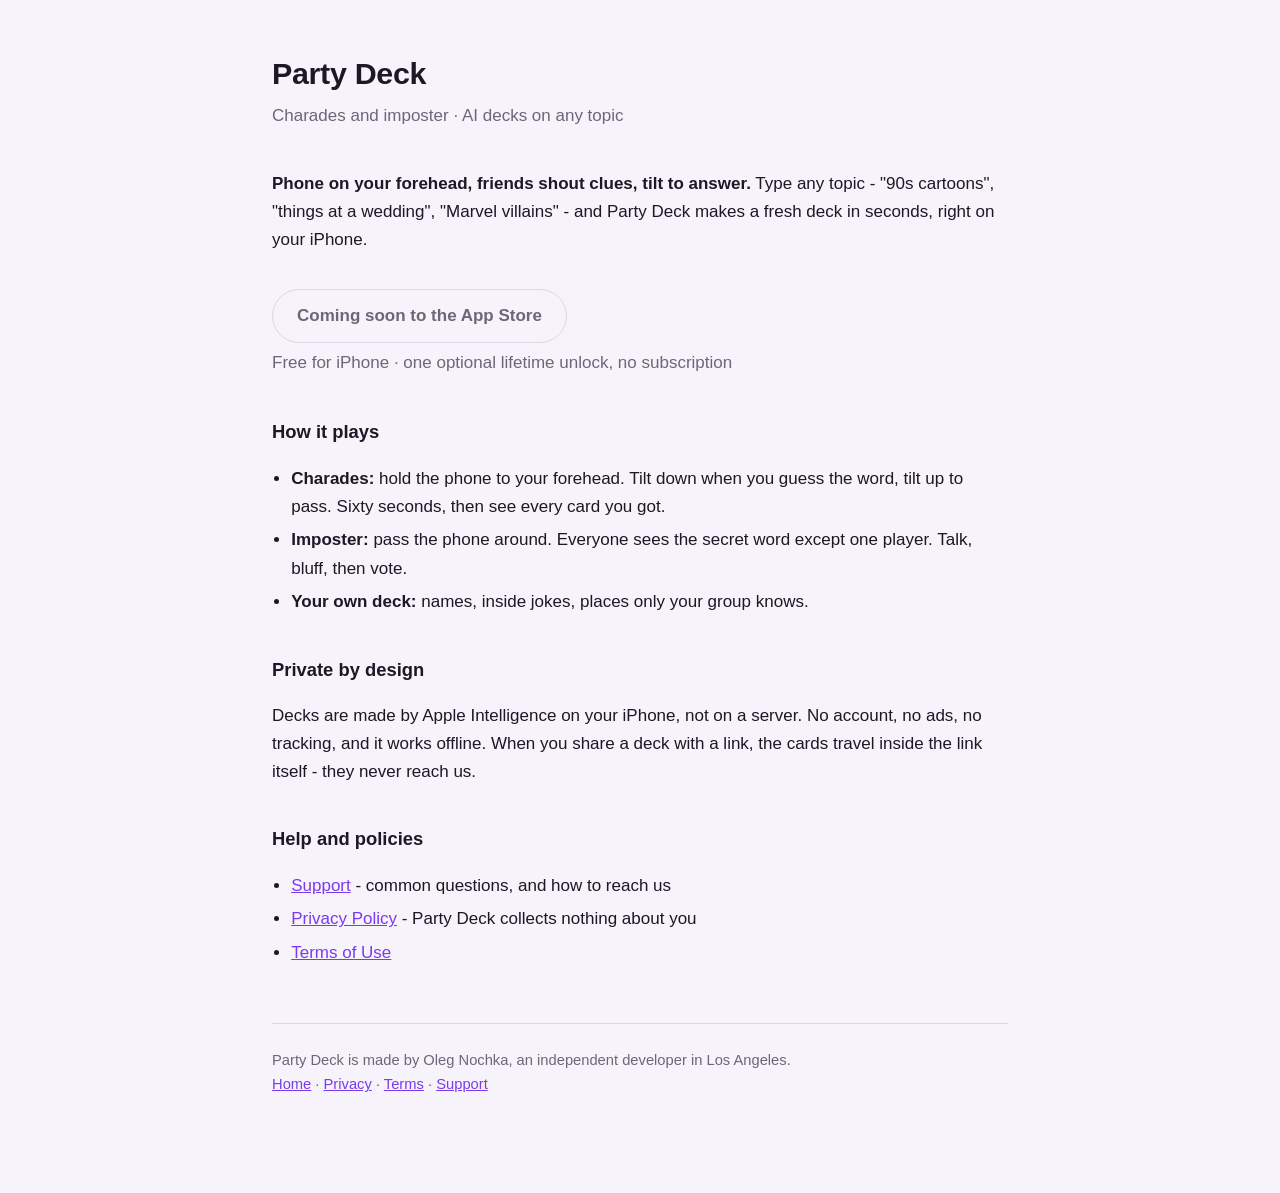
==== index.html @ 2c464449 "Party Deck site: home, support, privacy, terms and shared-deck page Co-Authored-By: Claude Opus 5.5 " ====
<!doctype html>
<html lang="en">
<head>
<meta charset="utf-8">
<meta name="viewport" content="width=device-width, initial-scale=1">
<title>Party Deck - charades and imposter with AI decks</title>
<meta name="description" content="Heads-up style charades and imposter, with AI decks on any topic made on your iPhone. No subscription.">
<meta property="og:type" content="website">
<meta property="og:url" content="https://pacificfrontdesk.github.io/partydeck/">
<meta property="og:title" content="Party Deck - charades and imposter with AI decks">
<meta property="og:description" content="Phone on your forehead, tilt to answer. Decks on any topic, made on your iPhone.">
<style>
:root { color-scheme: light dark; }
    body {
      margin: 0 auto; padding: 48px 24px 96px; max-width: 46rem;
      font: 17px/1.65 -apple-system, BlinkMacSystemFont, "Segoe UI", Roboto, sans-serif;
      color: #1D1726; background: #F6F3FB;
    }
    h1 { font-size: 1.9rem; letter-spacing: -0.01em; margin: 0 0 0.25rem; }
    h2 { font-size: 1.15rem; margin: 2.4rem 0 0.6rem; }
    .sub { color: #6D6678; margin: 0 0 2.5rem; }
    ul { padding-left: 1.2rem; }
    li { margin: 0.35rem 0; }
    a { color: #7C3AED; }
    footer { margin-top: 3.5rem; padding-top: 1.5rem; border-top: 1px solid #DDD5EA; color: #6D6678; font-size: 0.92rem; }
    .cta { display: inline-block; margin: 1.1rem 0 0.4rem; padding: 12px 24px; border-radius: 999px;
           background: #7C3AED; color: #fff; font-weight: 600; text-decoration: none; }
    /* Nothing to tap until the app is live, so it reads as a label, not a button. */
    .cta.soon { background: transparent; color: #6D6678; border: 1.5px solid #DDD5EA; cursor: default; }
    @media (prefers-color-scheme: dark) {
      body { color: #F1EEF6; background: #0F0C17; }
      .sub, footer { color: #A29BAE; }
      footer { border-top-color: #2C2638; }
      a { color: #B794F6; }
      .cta { background: #B794F6; color: #0F0C17; }
      .cta.soon { background: transparent; color: #A29BAE; border-color: #2C2638; }
    }
</style>
</head>
<body>
<h1>Party Deck</h1>
<p class="sub">Charades and imposter · AI decks on any topic</p>

<p><strong>Phone on your forehead, friends shout clues, tilt to answer.</strong> Type any topic -
"90s cartoons", "things at a wedding", "Marvel villains" - and Party Deck makes a fresh deck in
seconds, right on your iPhone.</p>
<span class="cta soon">Coming soon to the App Store</span>
<p class="sub">Free for iPhone · one optional lifetime unlock, no subscription</p>

<h2>How it plays</h2>
<ul>
  <li><strong>Charades:</strong> hold the phone to your forehead. Tilt down when you guess the word, tilt up to pass. Sixty seconds, then see every card you got.</li>
  <li><strong>Imposter:</strong> pass the phone around. Everyone sees the secret word except one player. Talk, bluff, then vote.</li>
  <li><strong>Your own deck:</strong> names, inside jokes, places only your group knows.</li>
</ul>

<h2>Private by design</h2>
<p>Decks are made by Apple Intelligence on your iPhone, not on a server. No account, no ads, no
tracking, and it works offline. When you share a deck with a link, the cards travel inside the
link itself - they never reach us.</p>

<h2>Help and policies</h2>
<ul>
  <li><a href="./support.html">Support</a> - common questions, and how to reach us</li>
  <li><a href="./privacy.html">Privacy Policy</a> - Party Deck collects nothing about you</li>
  <li><a href="./terms.html">Terms of Use</a></li>
</ul>
<footer>
  Party Deck is made by Oleg Nochka, an independent developer in Los Angeles.<br>
  <a href="./">Home</a> · <a href="./privacy.html">Privacy</a> · <a href="./terms.html">Terms</a> · <a href="./support.html">Support</a>
</footer>
</body>
</html>
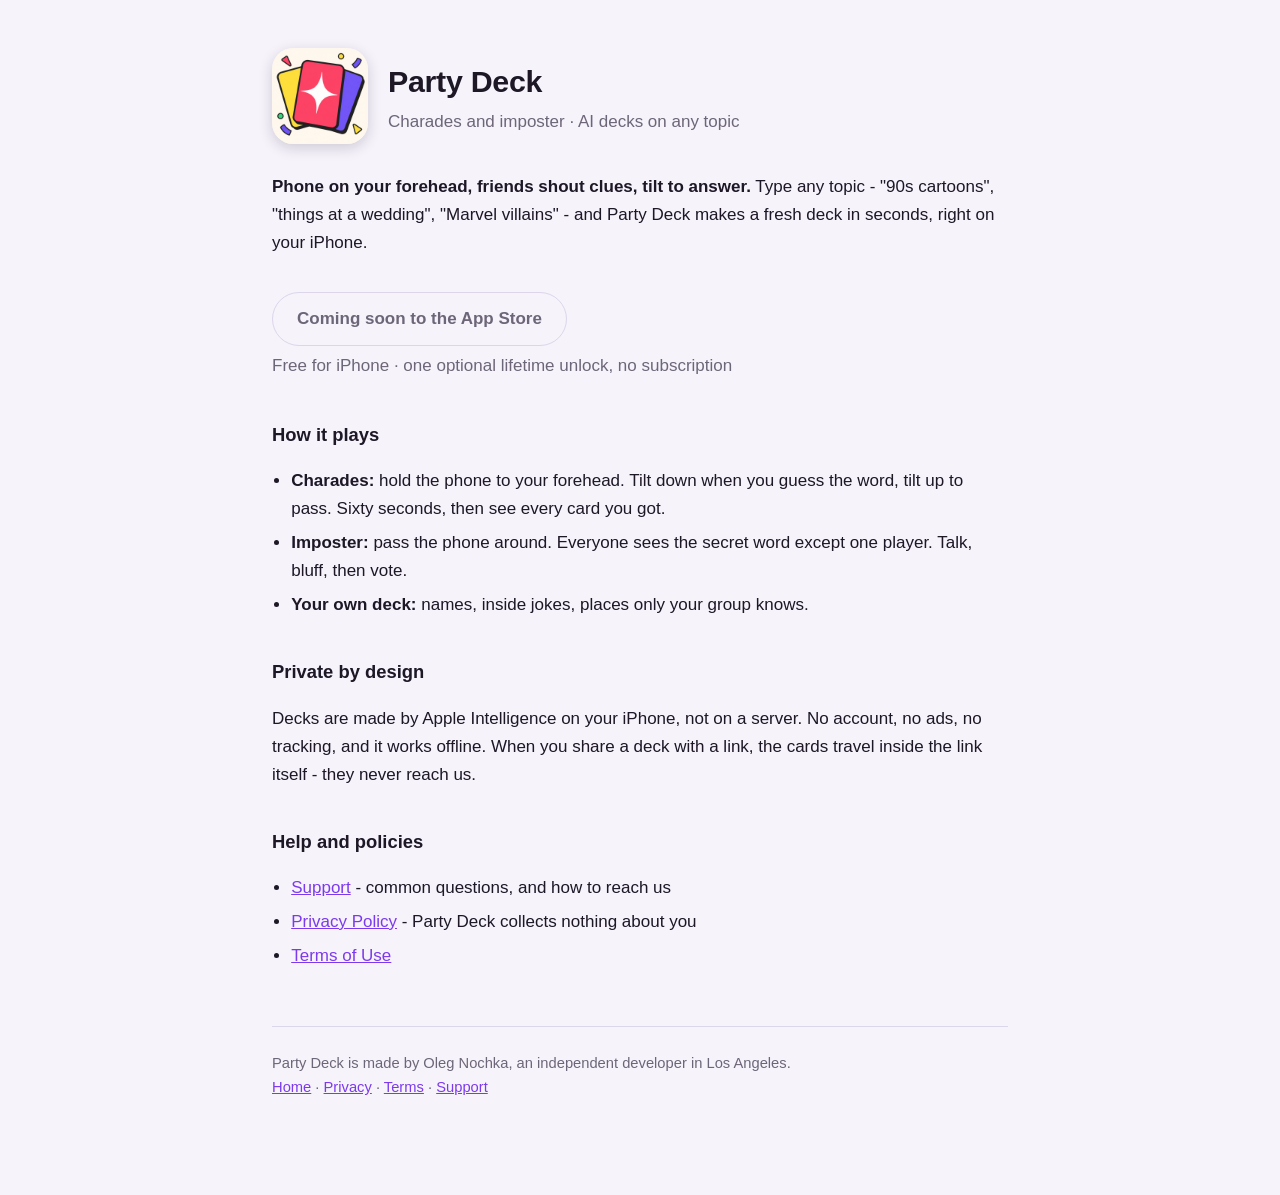
==== commit c8b8a56b: "Add app icon Co-Authored-By: Claude Opus 5.5 <noreply@anthropic.com>" ====
--- a/index.html
+++ b/index.html
@@ -8,6 +8,10 @@
 <meta property="og:type" content="website">
 <meta property="og:url" content="https://pacificfrontdesk.github.io/partydeck/">
 <meta property="og:title" content="Party Deck - charades and imposter with AI decks">
+<meta property="og:image" content="https://pacificfrontdesk.github.io/partydeck/img/icon.jpg">
+<meta name="twitter:card" content="summary">
+<link rel="icon" href="img/icon.jpg">
+<link rel="apple-touch-icon" href="img/icon.jpg">
 <meta property="og:description" content="Phone on your forehead, tilt to answer. Decks on any topic, made on your iPhone.">
 <style>
 :root { color-scheme: light dark; }
@@ -35,11 +39,21 @@
       .cta { background: #B794F6; color: #0F0C17; }
       .cta.soon { background: transparent; color: #A29BAE; border-color: #2C2638; }
     }
+    .hero { display: flex; align-items: center; gap: 20px; margin-bottom: 1.8rem; }
+    .icon { width: 96px; height: 96px; border-radius: 22%; flex: 0 0 auto;
+            box-shadow: 0 4px 14px rgba(29, 23, 38, 0.18); }
+    .hero h1 { margin: 0; }
+    .hero .sub { margin: 0.1rem 0 0; }
 </style>
 </head>
 <body>
-<h1>Party Deck</h1>
-<p class="sub">Charades and imposter · AI decks on any topic</p>
+<div class="hero">
+  <img class="icon" src="img/icon.jpg" width="96" height="96" alt="Party Deck app icon: a fan of pink, yellow and purple cards with a white sparkle">
+  <div>
+    <h1>Party Deck</h1>
+    <p class="sub">Charades and imposter · AI decks on any topic</p>
+  </div>
+</div>
 
 <p><strong>Phone on your forehead, friends shout clues, tilt to answer.</strong> Type any topic -
 "90s cartoons", "things at a wedding", "Marvel villains" - and Party Deck makes a fresh deck in
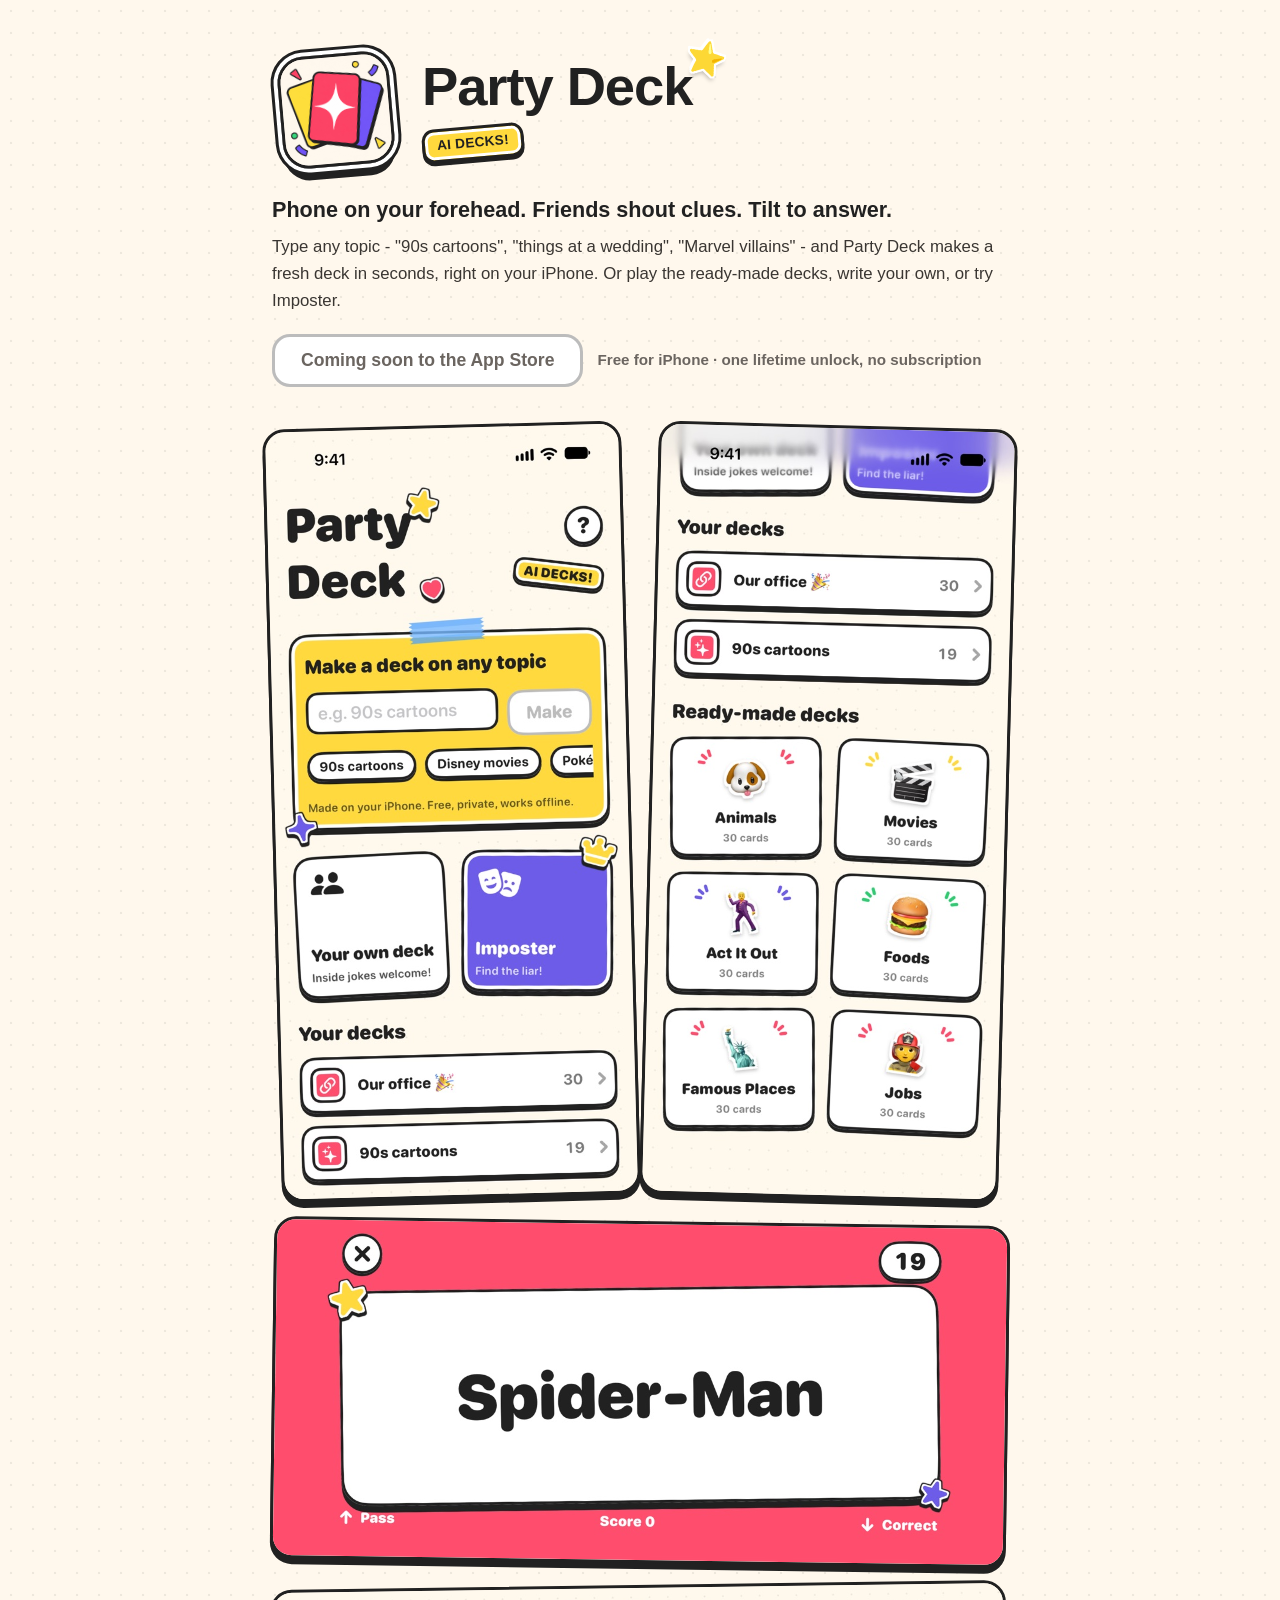
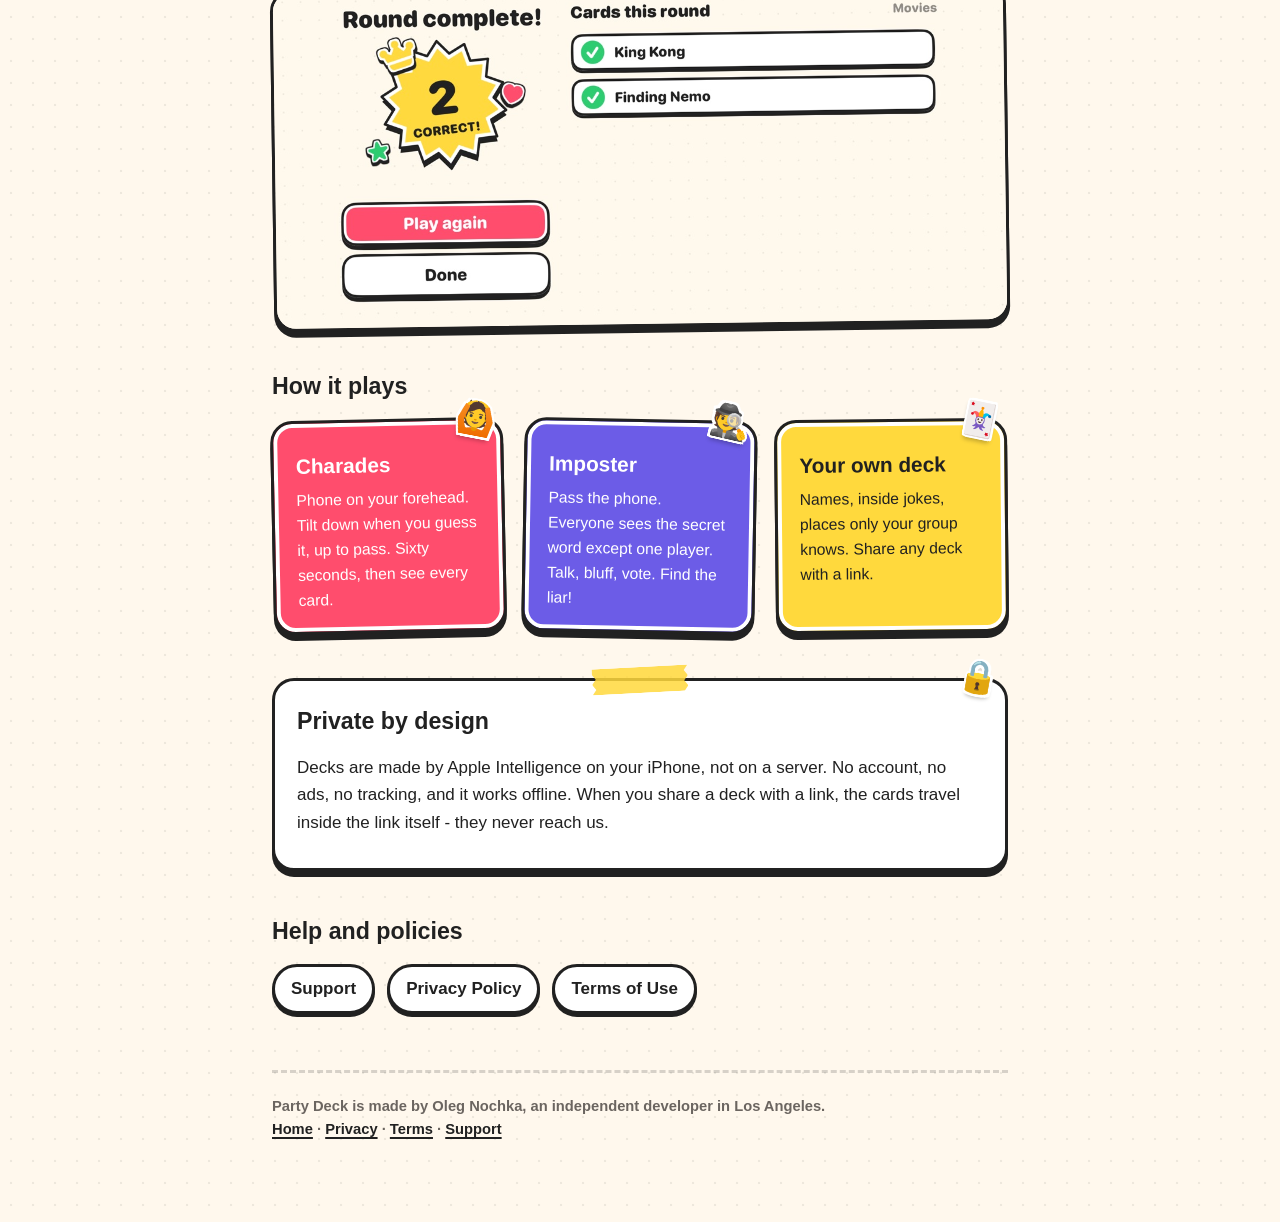
==== commit 24bb9839: "Restyle site to POP! x Sticker Party: shared stylesheet, dotted paper, die-cut cards, stickers, wash" ====
--- a/index.html
+++ b/index.html
@@ -10,75 +10,72 @@
 <meta property="og:title" content="Party Deck - charades and imposter with AI decks">
 <meta property="og:image" content="https://pacificfrontdesk.github.io/partydeck/img/icon.jpg">
 <meta name="twitter:card" content="summary">
+<meta property="og:description" content="Phone on your forehead, tilt to answer. Decks on any topic, made on your iPhone.">
 <link rel="icon" href="img/icon.jpg">
 <link rel="apple-touch-icon" href="img/icon.jpg">
-<meta property="og:description" content="Phone on your forehead, tilt to answer. Decks on any topic, made on your iPhone.">
-<style>
-:root { color-scheme: light dark; }
-    body {
-      margin: 0 auto; padding: 48px 24px 96px; max-width: 46rem;
-      font: 17px/1.65 -apple-system, BlinkMacSystemFont, "Segoe UI", Roboto, sans-serif;
-      color: #1D1726; background: #F6F3FB;
-    }
-    h1 { font-size: 1.9rem; letter-spacing: -0.01em; margin: 0 0 0.25rem; }
-    h2 { font-size: 1.15rem; margin: 2.4rem 0 0.6rem; }
-    .sub { color: #6D6678; margin: 0 0 2.5rem; }
-    ul { padding-left: 1.2rem; }
-    li { margin: 0.35rem 0; }
-    a { color: #7C3AED; }
-    footer { margin-top: 3.5rem; padding-top: 1.5rem; border-top: 1px solid #DDD5EA; color: #6D6678; font-size: 0.92rem; }
-    .cta { display: inline-block; margin: 1.1rem 0 0.4rem; padding: 12px 24px; border-radius: 999px;
-           background: #7C3AED; color: #fff; font-weight: 600; text-decoration: none; }
-    /* Nothing to tap until the app is live, so it reads as a label, not a button. */
-    .cta.soon { background: transparent; color: #6D6678; border: 1.5px solid #DDD5EA; cursor: default; }
-    @media (prefers-color-scheme: dark) {
-      body { color: #F1EEF6; background: #0F0C17; }
-      .sub, footer { color: #A29BAE; }
-      footer { border-top-color: #2C2638; }
-      a { color: #B794F6; }
-      .cta { background: #B794F6; color: #0F0C17; }
-      .cta.soon { background: transparent; color: #A29BAE; border-color: #2C2638; }
-    }
-    .hero { display: flex; align-items: center; gap: 20px; margin-bottom: 1.8rem; }
-    .icon { width: 96px; height: 96px; border-radius: 22%; flex: 0 0 auto;
-            box-shadow: 0 4px 14px rgba(29, 23, 38, 0.18); }
-    .hero h1 { margin: 0; }
-    .hero .sub { margin: 0.1rem 0 0; }
-</style>
+<link rel="stylesheet" href="style.css">
 </head>
 <body>
+<main>
 <div class="hero">
-  <img class="icon" src="img/icon.jpg" width="96" height="96" alt="Party Deck app icon: a fan of pink, yellow and purple cards with a white sparkle">
+  <img class="icon" src="img/icon.jpg" width="112" height="112" alt="Party Deck app icon: a fan of pink, yellow and purple cards with a white sparkle">
   <div>
-    <h1>Party Deck</h1>
-    <p class="sub">Charades and imposter · AI decks on any topic</p>
+    <div class="title"><h1>Party Deck</h1><span class="doodle">⭐</span></div>
+    <span class="sticker">AI decks!</span>
   </div>
 </div>
 
-<p><strong>Phone on your forehead, friends shout clues, tilt to answer.</strong> Type any topic -
-"90s cartoons", "things at a wedding", "Marvel villains" - and Party Deck makes a fresh deck in
-seconds, right on your iPhone.</p>
-<span class="cta soon">Coming soon to the App Store</span>
-<p class="sub">Free for iPhone · one optional lifetime unlock, no subscription</p>
+<p class="tagline">Phone on your forehead. Friends shout clues. Tilt to answer.</p>
+<p class="lead">Type any topic - "90s cartoons", "things at a wedding", "Marvel villains" - and Party Deck
+makes a fresh deck in seconds, right on your iPhone. Or play the ready-made decks, write your own,
+or try Imposter.</p>
+<div class="cta-row">
+  <!-- At launch, swap for: <a class="btn" href="https://apps.apple.com/app/idXXXXXXXXXX">Get it on the App Store</a> -->
+  <span class="btn soon">Coming soon to the App Store</span>
+  <span class="small">Free for iPhone · one lifetime unlock, no subscription</span>
+</div>
+
+<div class="shots">
+  <img src="img/01-home.jpg" width="552" height="1200" alt="Home screen: make a deck on any topic, your own deck, Imposter">
+  <img src="img/02-decks.jpg" width="552" height="1200" alt="Ready-made decks with sticker art: Animals, Movies, Act It Out, Foods">
+  <img class="wide" src="img/03-round.jpg" width="1200" height="552" alt="A round in play: the word Spider-Man on a big card, timer at 19">
+  <img class="wide" src="img/04-results.jpg" width="1200" height="552" alt="Results: Round complete, 2 correct in a yellow starburst">
+</div>
 
 <h2>How it plays</h2>
-<ul>
-  <li><strong>Charades:</strong> hold the phone to your forehead. Tilt down when you guess the word, tilt up to pass. Sixty seconds, then see every card you got.</li>
-  <li><strong>Imposter:</strong> pass the phone around. Everyone sees the secret word except one player. Talk, bluff, then vote.</li>
-  <li><strong>Your own deck:</strong> names, inside jokes, places only your group knows.</li>
-</ul>
+<div class="modes">
+  <div class="card pink">
+    <span class="doodle">🙆</span>
+    <h3>Charades</h3>
+    <p>Phone on your forehead. Tilt down when you guess it, up to pass. Sixty seconds, then see every card.</p>
+  </div>
+  <div class="card purple">
+    <span class="doodle">🕵️</span>
+    <h3>Imposter</h3>
+    <p>Pass the phone. Everyone sees the secret word except one player. Talk, bluff, vote. Find the liar!</p>
+  </div>
+  <div class="card yellow">
+    <span class="doodle">🃏</span>
+    <h3>Your own deck</h3>
+    <p>Names, inside jokes, places only your group knows. Share any deck with a link.</p>
+  </div>
+</div>
 
-<h2>Private by design</h2>
-<p>Decks are made by Apple Intelligence on your iPhone, not on a server. No account, no ads, no
-tracking, and it works offline. When you share a deck with a link, the cards travel inside the
-link itself - they never reach us.</p>
+<div class="card private tape yellow-tape">
+  <span class="doodle" style="right:6px;top:-20px;transform:rotate(10deg)">🔒</span>
+  <h2>Private by design</h2>
+  <p>Decks are made by Apple Intelligence on your iPhone, not on a server. No account, no ads, no
+  tracking, and it works offline. When you share a deck with a link, the cards travel inside the
+  link itself - they never reach us.</p>
+</div>
 
 <h2>Help and policies</h2>
-<ul>
-  <li><a href="./support.html">Support</a> - common questions, and how to reach us</li>
-  <li><a href="./privacy.html">Privacy Policy</a> - Party Deck collects nothing about you</li>
-  <li><a href="./terms.html">Terms of Use</a></li>
-</ul>
+<div class="chips">
+  <a href="./support.html">Support</a>
+  <a href="./privacy.html">Privacy Policy</a>
+  <a href="./terms.html">Terms of Use</a>
+</div>
+</main>
 <footer>
   Party Deck is made by Oleg Nochka, an independent developer in Los Angeles.<br>
   <a href="./">Home</a> · <a href="./privacy.html">Privacy</a> · <a href="./terms.html">Terms</a> · <a href="./support.html">Support</a>
--- a/style.css
+++ b/style.css
@@ -0,0 +1,233 @@
+/* Party Deck - "POP! x Sticker Party", matching the app's Theme.swift:
+   cream dotted paper, charcoal outlines, hard offset shadows, white die-cut rings,
+   sticker doodles and washi tape. Light only, like the app. */
+:root {
+  color-scheme: light;
+  --cream: #FFF8ED;
+  --pink: #FF4D6D;
+  --yellow: #FFD93D;
+  --purple: #6C5CE7;
+  --ink: #212121;
+  --green: #2ECC71;
+  --blue: #4DA3FF;
+  --soft: #6B6560;
+  --outline: 3px;
+  --drop: 6px;
+  --round: ui-rounded, "SF Pro Rounded", "Nunito", "Varela Round", -apple-system, BlinkMacSystemFont, "Segoe UI", Roboto, sans-serif;
+}
+
+* { box-sizing: border-box; }
+
+body {
+  margin: 0;
+  padding: 40px 20px 80px;
+  font: 17px/1.6 var(--round);
+  color: var(--ink);
+  background-color: var(--cream);
+  /* Dot grid at a fixed pitch, like the app's Paper view. */
+  background-image: radial-gradient(rgba(33, 33, 33, 0.08) 1.2px, transparent 1.6px);
+  background-size: 22px 22px;
+}
+
+main { max-width: 46rem; margin: 0 auto; }
+
+a { color: var(--purple); font-weight: 700; text-decoration-thickness: 2px; text-underline-offset: 3px; }
+
+h1 { font-size: clamp(2.4rem, 8vw, 3.4rem); line-height: 1; font-weight: 900; letter-spacing: -0.02em; margin: 0; }
+h2 { font-size: 1.45rem; font-weight: 900; margin: 2.6rem 0 0.9rem; }
+.card h2:first-child, .card .doodle + h2 { margin-top: 0; }
+h3 { font-size: 1.15rem; font-weight: 900; margin: 1.6rem 0 0.4rem; }
+p { margin: 0 0 0.9rem; }
+ul { padding-left: 1.2rem; }
+li { margin: 0.35rem 0; }
+
+/* ---------- Building blocks ---------- */
+
+/* Outlined slab, hard shadow, white die-cut ring inside the outline. */
+.card {
+  position: relative;
+  background: #fff;
+  border: var(--outline) solid var(--ink);
+  border-radius: 22px;
+  box-shadow: inset 0 0 0 4px #fff, 0 var(--drop) 0 var(--ink);
+  padding: 22px 22px 18px;
+}
+.card.pink { background: var(--pink); color: #fff; }
+.card.purple { background: var(--purple); color: #fff; }
+.card.yellow { background: var(--yellow); }
+.card.pink a, .card.purple a { color: #fff; }
+
+/* Chunky button: sinks onto its shadow when pressed. */
+.btn {
+  display: inline-block;
+  padding: 13px 26px;
+  border: var(--outline) solid var(--ink);
+  border-radius: 18px;
+  background: var(--pink);
+  color: #fff;
+  font: 900 1.1rem/1.2 var(--round);
+  text-decoration: none;
+  box-shadow: inset 0 0 0 3px #fff, 0 5px 0 var(--ink);
+  transition: transform 0.08s, box-shadow 0.08s;
+  cursor: pointer;
+}
+.btn:active { transform: translateY(5px); box-shadow: inset 0 0 0 3px #fff, 0 0 0 var(--ink); }
+.btn.white { background: #fff; color: var(--ink); }
+/* Nothing to tap until the app is live, so it reads as a label, not a button. */
+.btn.soon { background: #fff; color: var(--soft); border-color: rgba(33, 33, 33, 0.3); box-shadow: none; cursor: default; }
+
+/* Tilted label, like a sticker slapped on the page. */
+.sticker {
+  display: inline-block;
+  padding: 5px 12px;
+  border: var(--outline) solid var(--ink);
+  border-radius: 12px;
+  background: var(--yellow);
+  color: var(--ink);
+  font: 900 0.85rem/1.3 var(--round);
+  text-transform: uppercase;
+  letter-spacing: 0.02em;
+  box-shadow: inset 0 0 0 3px #fff, 0 3px 0 var(--ink);
+  transform: rotate(-5deg);
+  white-space: nowrap;
+}
+.sticker.white { background: #fff; transform: rotate(3deg); }
+
+/* Emoji cut out as a die-cut sticker. */
+.doodle {
+  position: absolute;
+  font-size: 2rem;
+  line-height: 1;
+  text-shadow: 2px 0 #fff, -2px 0 #fff, 0 2px #fff, 0 -2px #fff, 2px 2px #fff, -2px -2px #fff, 2px -2px #fff, -2px 2px #fff,
+               0 4px 4px rgba(0, 0, 0, 0.25);
+  pointer-events: none;
+  user-select: none;
+}
+
+/* Washi tape strip with torn zigzag ends, taping a card to the page. */
+.tape::before {
+  content: "";
+  position: absolute;
+  top: -14px;
+  left: 50%;
+  width: 96px;
+  height: 26px;
+  margin-left: -48px;
+  background: var(--tape, rgba(77, 163, 255, 0.78));
+  transform: rotate(-3deg);
+  clip-path: polygon(0 0, 100% 0, 96% 20%, 100% 40%, 96% 60%, 100% 80%, 96% 100%, 0 100%, 4% 80%, 0 60%, 4% 40%, 0 20%);
+}
+.tape.yellow-tape { --tape: rgba(255, 217, 61, 0.85); }
+
+/* ---------- Page header (inner pages) ---------- */
+
+.brand {
+  display: inline-flex;
+  align-items: center;
+  gap: 10px;
+  color: var(--ink);
+  text-decoration: none;
+  font-weight: 900;
+  font-size: 1.1rem;
+  margin-bottom: 1.8rem;
+}
+.brand img { width: 40px; height: 40px; border-radius: 10px; border: 2px solid var(--ink); box-shadow: 0 3px 0 var(--ink); }
+.page-title { display: flex; align-items: center; gap: 14px; flex-wrap: wrap; margin-bottom: 1.8rem; }
+
+/* ---------- Home ---------- */
+
+.hero { display: flex; align-items: center; gap: 22px; margin: 6px 0 1.4rem; }
+.hero .icon {
+  width: 112px; height: 112px; flex: 0 0 auto;
+  border-radius: 26px;
+  border: var(--outline) solid var(--ink);
+  box-shadow: 0 0 0 4px #fff, 0 0 0 7px var(--ink), 0 12px 0 var(--ink);
+  transform: rotate(-5deg);
+  margin: 8px;
+}
+.hero .title { position: relative; }
+.hero .title .doodle { right: -34px; top: -18px; transform: rotate(14deg); }
+.hero .sticker { margin-top: 12px; }
+.tagline { font-size: 1.35rem; font-weight: 900; line-height: 1.3; margin: 0 0 0.6rem; }
+.lead { font-size: 1.05rem; color: #3A3632; }
+.cta-row { display: flex; align-items: center; gap: 14px; flex-wrap: wrap; margin: 1.2rem 0 0.4rem; }
+.small { color: var(--soft); font-size: 0.95rem; font-weight: 700; }
+
+.shots {
+  display: grid;
+  grid-template-columns: 1fr 1fr;
+  gap: 22px 18px;
+  margin: 2.4rem 0 0.5rem;
+}
+.shots img {
+  display: block;
+  width: 100%;
+  height: auto;
+  border: var(--outline) solid var(--ink);
+  border-radius: 22px;
+  box-shadow: 0 var(--drop) 0 var(--ink);
+  background: #fff;
+}
+.shots img.wide { grid-column: 1 / -1; }
+.shots img:nth-child(1) { transform: rotate(-1.5deg); }
+.shots img:nth-child(2) { transform: rotate(1.5deg); }
+.shots img:nth-child(3) { transform: rotate(0.8deg); }
+.shots img:nth-child(4) { transform: rotate(-0.8deg); }
+
+.modes { display: grid; grid-template-columns: repeat(3, 1fr); gap: 18px; }
+.modes .card { padding-top: 26px; }
+.modes .card:nth-child(1) { transform: rotate(-1.2deg); }
+.modes .card:nth-child(2) { transform: rotate(1deg); }
+.modes .card:nth-child(3) { transform: rotate(-0.6deg); }
+.modes h3 { margin: 0 0 0.3rem; font-size: 1.3rem; }
+.modes p { margin: 0; font-size: 0.98rem; }
+.modes .doodle { top: -18px; right: 4px; transform: rotate(12deg); }
+
+.private { margin-top: 2.8rem; }
+.chips { display: flex; flex-wrap: wrap; gap: 12px; margin-top: 0.4rem; }
+.chips a {
+  padding: 8px 16px;
+  border: var(--outline) solid var(--ink);
+  border-radius: 999px;
+  background: #fff;
+  color: var(--ink);
+  text-decoration: none;
+  font-weight: 800;
+  box-shadow: 0 3px 0 var(--ink);
+}
+
+/* ---------- Shared deck page ---------- */
+
+.deck-cards { list-style: none; padding: 0; margin: 0; display: grid; grid-template-columns: 1fr 1fr; gap: 10px; }
+.deck-cards li {
+  margin: 0;
+  padding: 9px 14px;
+  background: #fff;
+  border: var(--outline) solid var(--ink);
+  border-radius: 14px;
+  box-shadow: 0 3px 0 var(--ink);
+  font-weight: 800;
+  overflow-wrap: anywhere;
+}
+
+/* ---------- Footer ---------- */
+
+footer {
+  max-width: 46rem;
+  margin: 3.5rem auto 0;
+  padding-top: 1.4rem;
+  border-top: 3px dashed rgba(33, 33, 33, 0.18);
+  color: var(--soft);
+  font-size: 0.92rem;
+  font-weight: 600;
+}
+footer a { color: var(--ink); }
+
+@media (max-width: 600px) {
+  body { padding: 28px 16px 64px; }
+  .hero { gap: 14px; }
+  .hero .icon { width: 84px; height: 84px; border-radius: 20px; }
+  .modes { grid-template-columns: 1fr; }
+  .deck-cards { grid-template-columns: 1fr; }
+  .card { padding: 18px 18px 14px; }
+}
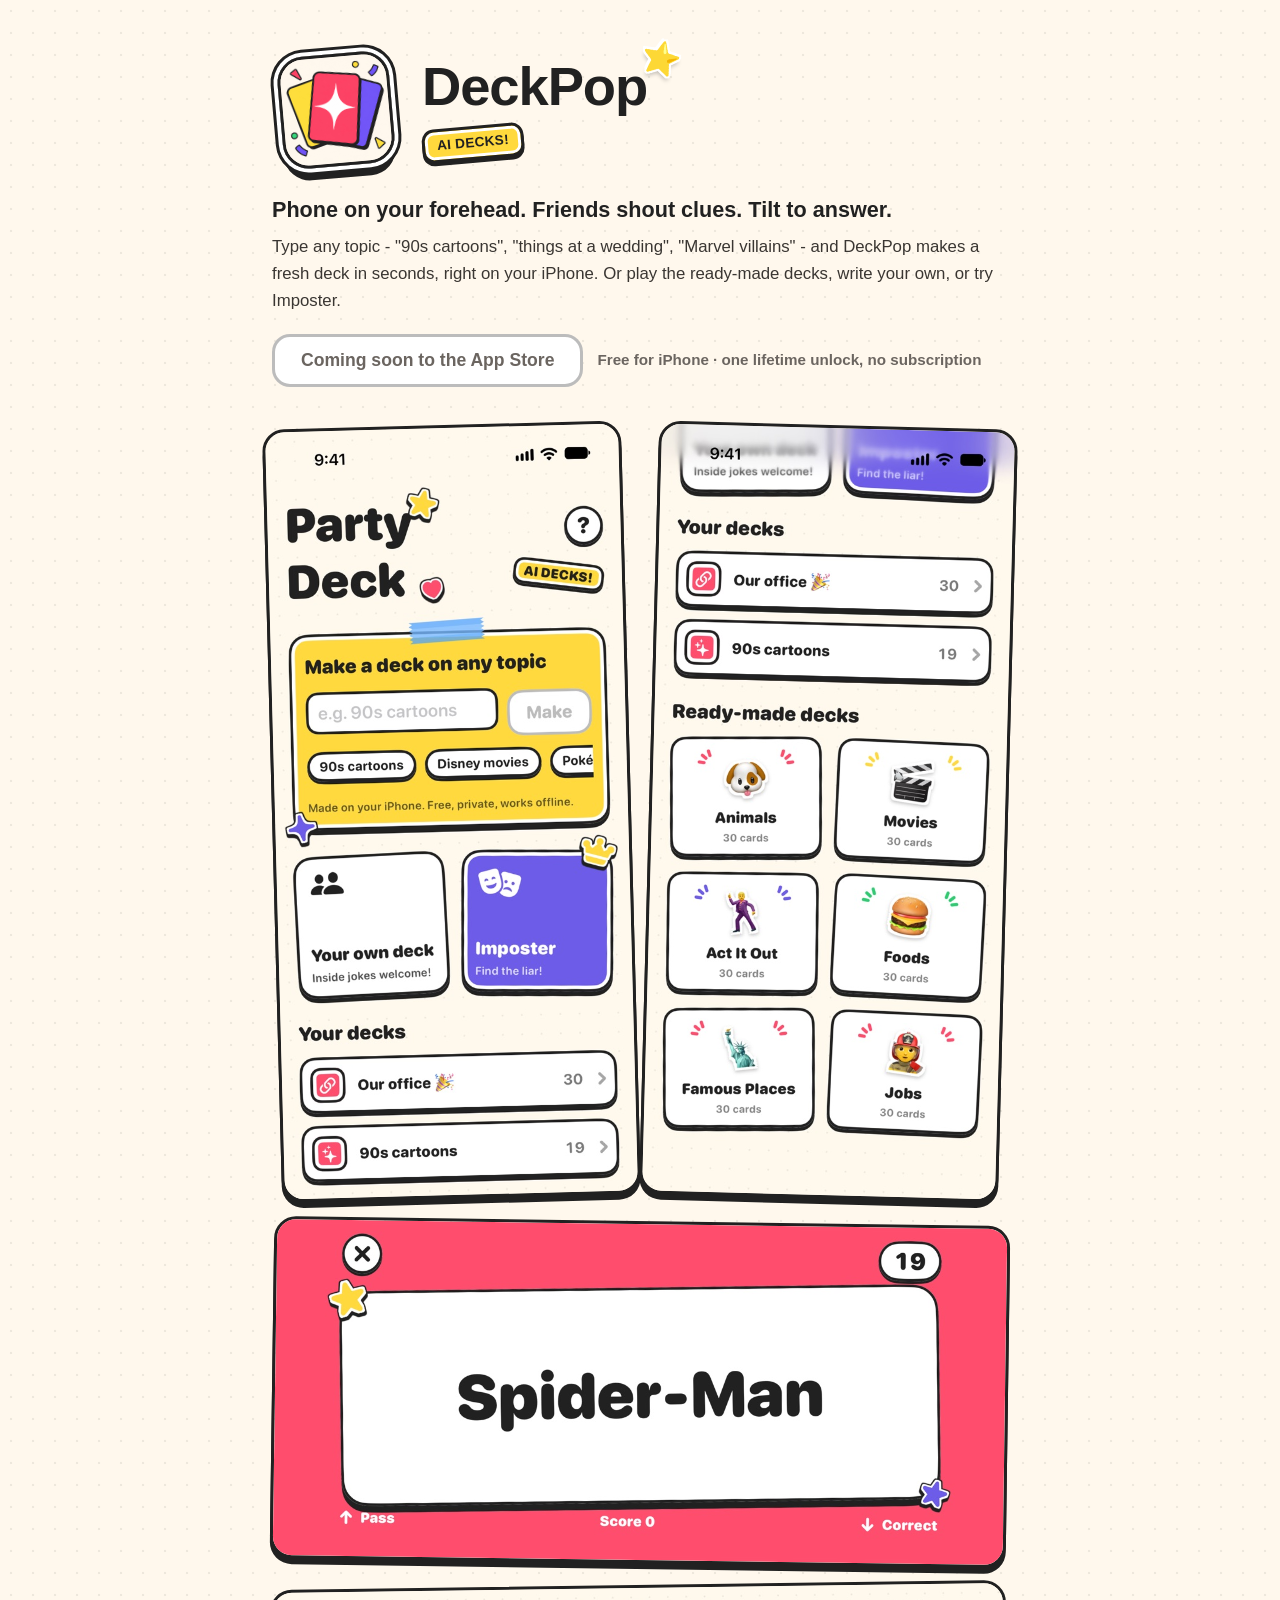
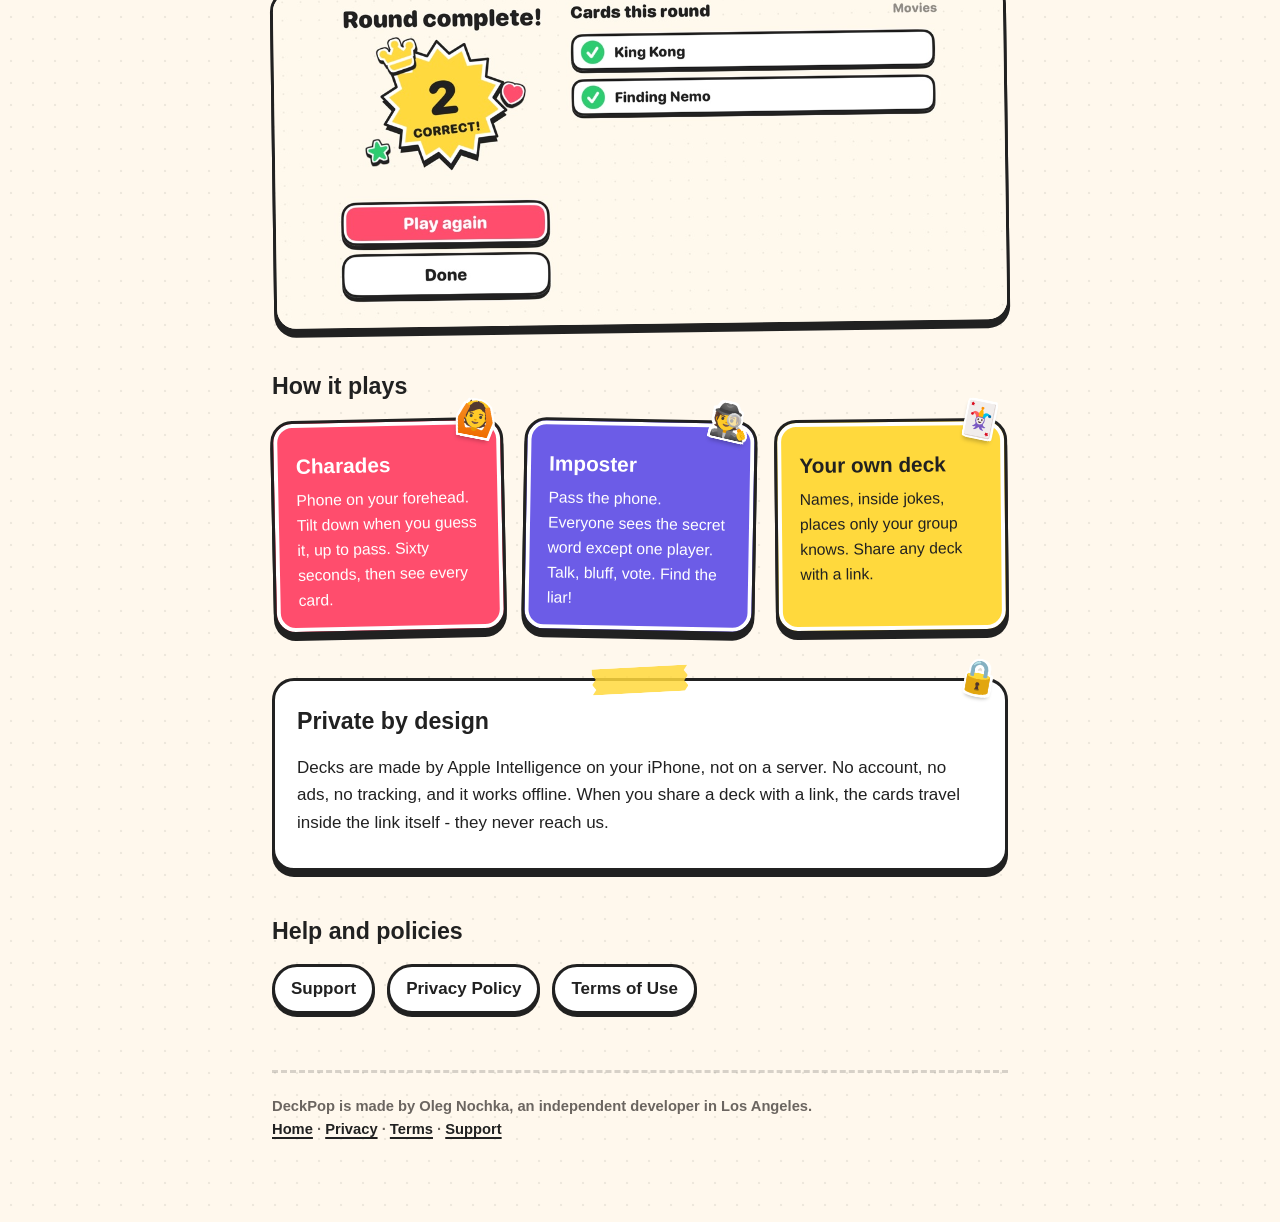
==== commit 2736c55a: "Rename to DeckPop Co-Authored-By: Claude Opus 5.5 <noreply@anthropic.com>" ====
--- a/index.html
+++ b/index.html
@@ -3,12 +3,12 @@
 <head>
 <meta charset="utf-8">
 <meta name="viewport" content="width=device-width, initial-scale=1">
-<title>Party Deck - charades and imposter with AI decks</title>
+<title>DeckPop - charades and imposter with AI decks</title>
 <meta name="description" content="Heads-up style charades and imposter, with AI decks on any topic made on your iPhone. No subscription.">
 <meta property="og:type" content="website">
-<meta property="og:url" content="https://pacificfrontdesk.github.io/partydeck/">
-<meta property="og:title" content="Party Deck - charades and imposter with AI decks">
-<meta property="og:image" content="https://pacificfrontdesk.github.io/partydeck/img/icon.jpg">
+<meta property="og:url" content="https://pacificfrontdesk.github.io/deckpop/">
+<meta property="og:title" content="DeckPop - charades and imposter with AI decks">
+<meta property="og:image" content="https://pacificfrontdesk.github.io/deckpop/img/icon.jpg">
 <meta name="twitter:card" content="summary">
 <meta property="og:description" content="Phone on your forehead, tilt to answer. Decks on any topic, made on your iPhone.">
 <link rel="icon" href="img/icon.jpg">
@@ -18,15 +18,15 @@
 <body>
 <main>
 <div class="hero">
-  <img class="icon" src="img/icon.jpg" width="112" height="112" alt="Party Deck app icon: a fan of pink, yellow and purple cards with a white sparkle">
+  <img class="icon" src="img/icon.jpg" width="112" height="112" alt="DeckPop app icon: a fan of pink, yellow and purple cards with a white sparkle">
   <div>
-    <div class="title"><h1>Party Deck</h1><span class="doodle">⭐</span></div>
+    <div class="title"><h1>DeckPop</h1><span class="doodle">⭐</span></div>
     <span class="sticker">AI decks!</span>
   </div>
 </div>
 
 <p class="tagline">Phone on your forehead. Friends shout clues. Tilt to answer.</p>
-<p class="lead">Type any topic - "90s cartoons", "things at a wedding", "Marvel villains" - and Party Deck
+<p class="lead">Type any topic - "90s cartoons", "things at a wedding", "Marvel villains" - and DeckPop
 makes a fresh deck in seconds, right on your iPhone. Or play the ready-made decks, write your own,
 or try Imposter.</p>
 <div class="cta-row">
@@ -77,7 +77,7 @@
 </div>
 </main>
 <footer>
-  Party Deck is made by Oleg Nochka, an independent developer in Los Angeles.<br>
+  DeckPop is made by Oleg Nochka, an independent developer in Los Angeles.<br>
   <a href="./">Home</a> · <a href="./privacy.html">Privacy</a> · <a href="./terms.html">Terms</a> · <a href="./support.html">Support</a>
 </footer>
 </body>
--- a/style.css
+++ b/style.css
@@ -1,4 +1,4 @@
-/* Party Deck - "POP! x Sticker Party", matching the app's Theme.swift:
+/* DeckPop - "POP! x Sticker Party", matching the app's Theme.swift:
    cream dotted paper, charcoal outlines, hard offset shadows, white die-cut rings,
    sticker doodles and washi tape. Light only, like the app. */
 :root {
